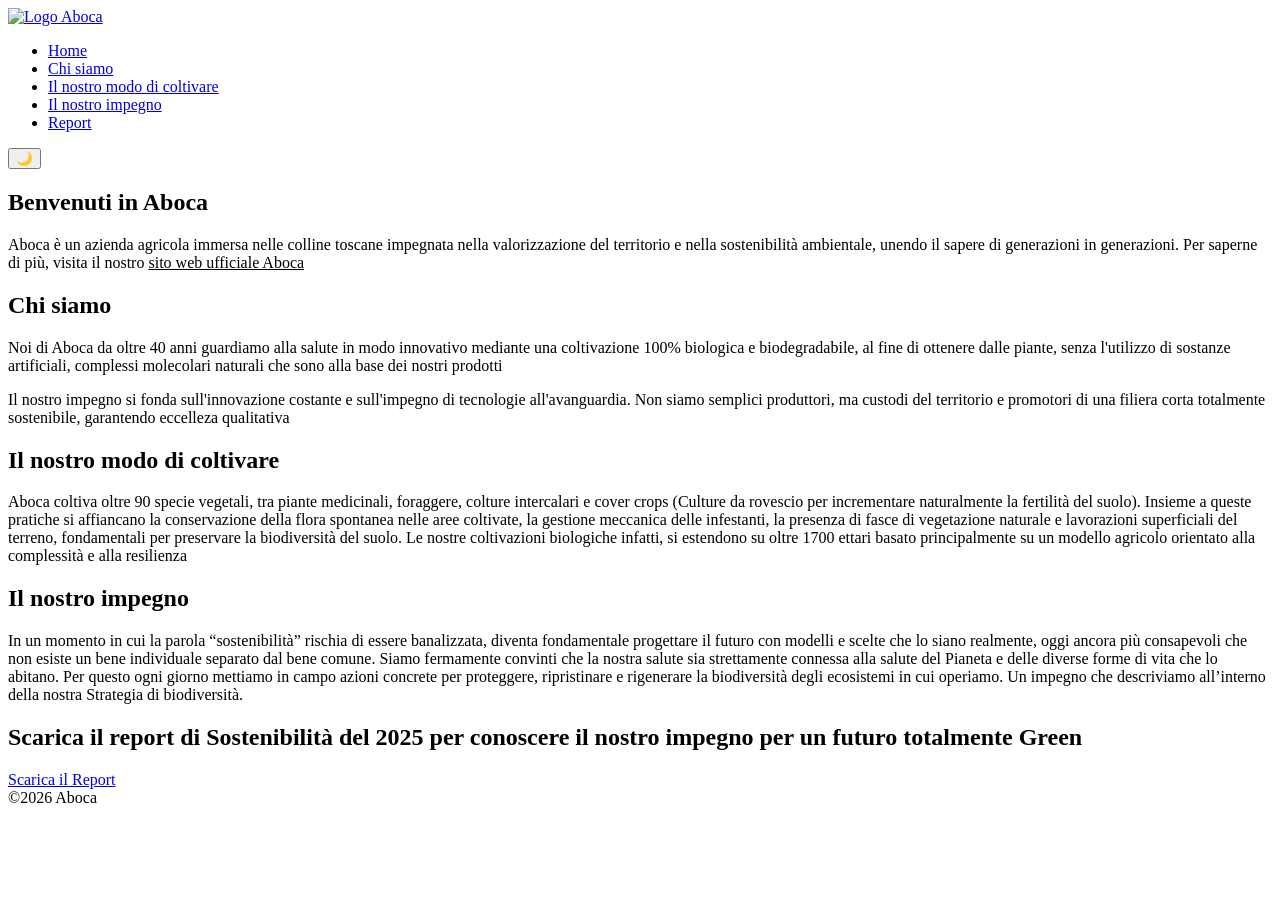
==== aboca.html @ eea05be5 "Add files via upload" ====
<!DOCTYPE html>
<html lang="it">
<head>
  <meta charset="UTF-8">
  <meta name="viewport" content="width=device-width, initial-scale=1.0">
  <title>Aboca - Sostenibilità</title>

<!--Importazione Font e collegamento al file CSS-->
  <link href="https://fonts.googleapis.com/css2?family=Cinzel+Decorative:wght@400;700&family=Fraunces:opsz,wght@9..144,300&display=swap" rel="stylesheet">
  <link rel="stylesheet" href="style.css">
</head>
  <body>

<!--Header con logo azienda e menu-->
  <header>
    <a href="#"> <img src="logo.png" alt="Logo Aboca" class="logo-azienda">
    </a> <nav>
      <ul>
        <li><a href="#home">Home</a></li> <!--Permettono di andare direttamente a sezioni interne della pagina-->
        <li><a href="#chisiamo">Chi siamo</a></li>
        <li><a href="#Il nostro modo di coltivare">Il nostro modo di coltivare</a></li>
        <li><a href="#Il nostro impegno">Il nostro impegno</a></li>
        <li><a href="#report">Report</a></li>
      </ul>
    </nav>
  <button id="theme-toggle" class="theme-btn" title="Cambia modalità luce/dark">
  <span class="icon">🌙</span>
</button>
  </header>
  
  <main>

<!--Divisione delle varie sezioni-->
      <div class="hero-banner">
      </div>
    <div class="contenitore-testo"> <!--Permette di avere uno sfondo diverso dietro il testo-->
  <section id="home">
    <h2>Benvenuti in Aboca</h2>
    <p>Aboca è un azienda agricola immersa nelle colline toscane impegnata nella valorizzazione del territorio e nella sostenibilità ambientale, unendo il sapere di generazioni in generazioni.

    Per saperne di più, visita il nostro
    <a href="https://www.aboca.com/it/" target="_blank" style="color: inherit;">sito web ufficiale Aboca</a>
    </p>
  </section>
    </div>

    <div class="contenitore-testo">
  <section id="chisiamo">
    <h2>Chi siamo</h2>
    <p>Noi di Aboca da oltre 40 anni guardiamo alla salute in modo innovativo mediante una coltivazione 100% biologica e biodegradabile, al fine di ottenere dalle piante, senza l'utilizzo di sostanze artificiali, complessi molecolari naturali che sono alla base dei nostri prodotti</p>
    <p>Il nostro impegno si fonda sull'innovazione costante e sull'impegno di tecnologie all'avanguardia. Non siamo semplici produttori, ma custodi del territorio e promotori di una filiera  corta totalmente sostenibile, garantendo eccelleza qualitativa</p>
  </section>
    </div>
    <div class="contenitore-testo">
  <section id="Il nostro modo di coltivare">
    <h2>Il nostro modo di coltivare</h2>
    <p>Aboca coltiva oltre 90 specie vegetali, tra piante medicinali, foraggere, colture intercalari e cover crops (Culture da rovescio per incrementare naturalmente la fertilità del suolo). Insieme a queste pratiche si affiancano la conservazione della flora spontanea nelle aree coltivate, la gestione meccanica delle infestanti, la presenza di fasce di vegetazione naturale e lavorazioni superficiali del terreno, fondamentali per preservare la biodiversità del suolo. Le nostre coltivazioni biologiche infatti, si estendono su oltre 1700 ettari basato principalmente su un modello agricolo orientato alla complessità e alla resilienza </p>
  </section>
    </div>
    <div class="contenitore-testo"> 
  <section id="Il nostro impegno">
    <h2>Il nostro impegno</h2>
    <p>In un momento in cui la parola “sostenibilità” rischia di essere banalizzata, diventa fondamentale progettare il futuro con modelli e scelte che lo siano realmente, oggi ancora più consapevoli che non esiste un bene individuale separato dal bene comune.
Siamo fermamente convinti che la nostra salute sia strettamente connessa alla salute del Pianeta e delle diverse forme di vita che lo abitano. Per questo ogni giorno mettiamo in campo azioni concrete per proteggere, ripristinare e rigenerare la biodiversità degli ecosistemi in cui operiamo. Un impegno che descriviamo all’interno della nostra Strategia di biodiversità.</p>
<!--Sezione per scaricare il "report di sostenibilità"-->
 <div class="contenitore-testo"> 
  <section id="report">
    <h2>Scarica il report di Sostenibilità del 2025 per conoscere il nostro impegno per un futuro totalmente Green</h2>
    <a href="https://doc.gruppoaboca.com/aboca/aboca/italia/relazione-dimpatto-2026/" class="download-button" download="Report-Sostenibilita-Aboca.pdf">Scarica il Report</a>
  </section></div>

  </main>
   <!--Footer-->
  <footer>
    ©2026 Aboca
  </footer>

  </body>

  <script>
// Inserisco Javascript per scegliere tra modalità chiara e scura
  const btn = document.getElementById("theme-toggle");
  const body = document.body;
  const icon = btn.querySelector(".icon");
  
// Al caricamento della pagina, controllo se l'utente aveva già scelto il tema scuro
  const savedTheme = localStorage.getItem("theme");
  if (savedTheme === "dark") {
    body.classList.add("dark-mode");
    updateIcon(); // Aggiorno l'icona subito se è scuro
  }

// Aggiorna l'icona in base alla modalità scelta
  function updateIcon() {
    if (body.classList.contains("dark-mode")) {
      icon.textContent = "☀️";
    } else {
      icon.textContent = "🌙";
    }
  }

// Gestione del click sul pulsante
  btn.onclick = () => {
    body.classList.toggle("dark-mode");

// Salvo la scelta nel localStorage del browser così non si perde al refresh
  if (body.classList.contains("dark-mode")) {
    localStorage.setItem("theme", "dark");
  } else {
    localStorage.setItem("theme", "light");
  }
    updateIcon();
  };
</script>

</html>
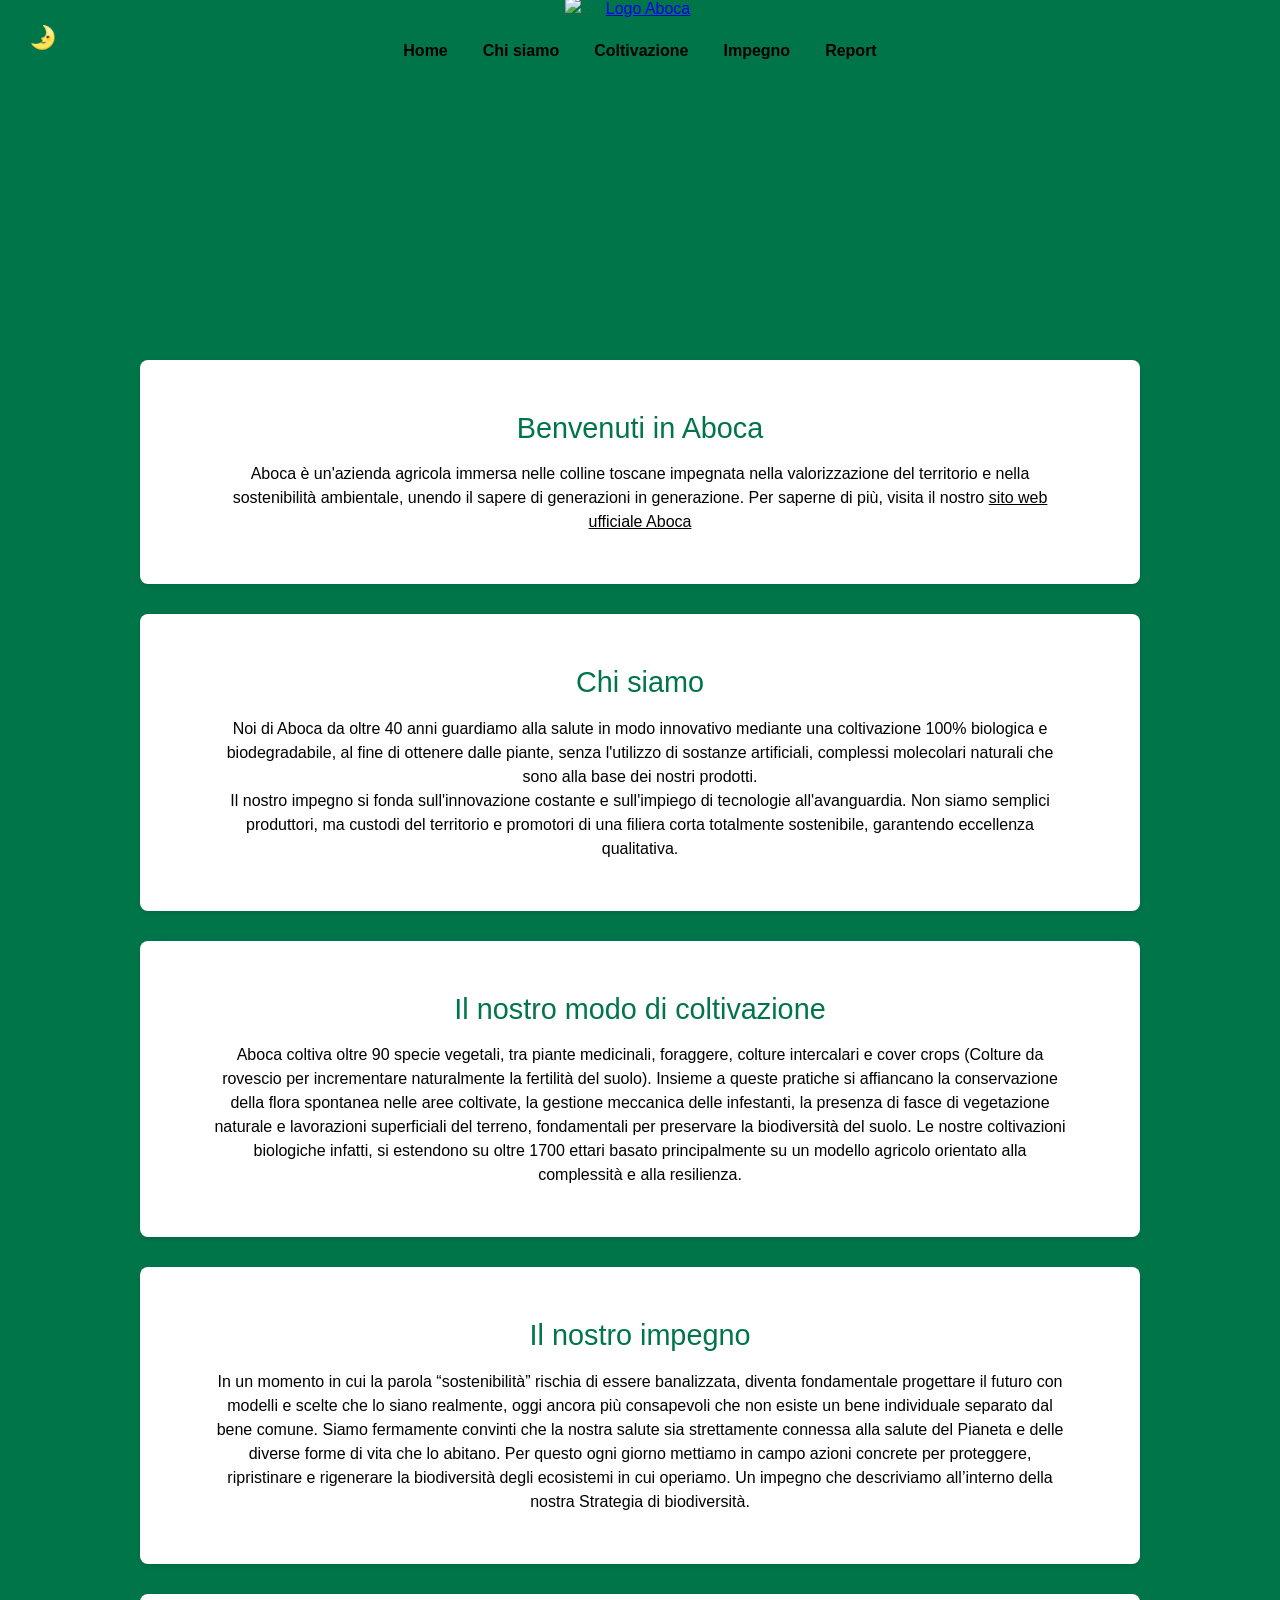
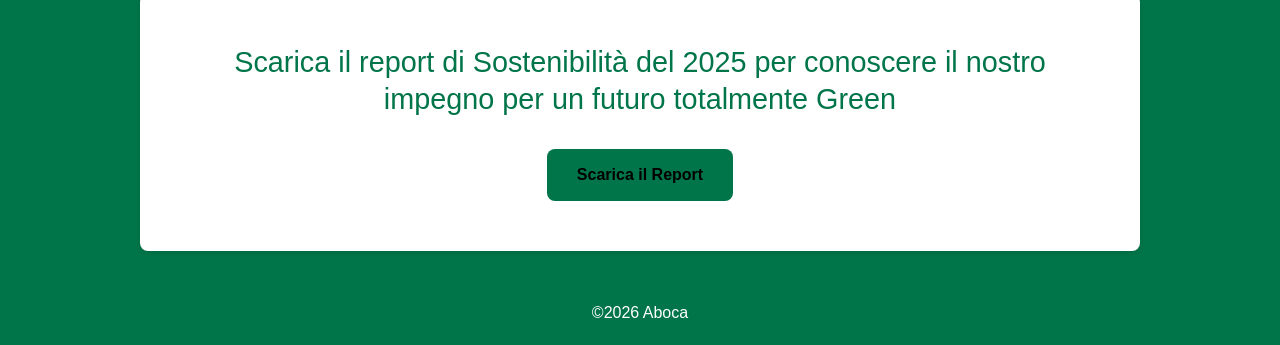
==== commit 59972b9b: "Add files via upload" ====
--- a/aboca.html
+++ b/aboca.html
@@ -5,112 +5,119 @@
   <meta name="viewport" content="width=device-width, initial-scale=1.0">
   <title>Aboca - Sostenibilità</title>
 
-<!--Importazione Font e collegamento al file CSS-->
-  <link href="https://fonts.googleapis.com/css2?family=Cinzel+Decorative:wght@400;700&family=Fraunces:opsz,wght@9..144,300&display=swap" rel="stylesheet">
+  <!-- Importazione Font -->
+  <link href="https://fonts.googleapis.com/css2?family=OpenSans:wght@300;400;600&display=swap" rel="stylesheet">
+
+  <!-- Collegamento al file CSS -->
   <link rel="stylesheet" href="style.css">
 </head>
-  <body>
-
-<!--Header con logo azienda e menu-->
+<body>
+  <!-- Header con logo e menu -->
   <header>
-    <a href="#"> <img src="logo.png" alt="Logo Aboca" class="logo-azienda">
-    </a> <nav>
+    <a href="#home">
+      <img src="https://assets.farmaciaideal.pt/images/originals/aboca-logo.webp" alt="Logo Aboca" class="logo-azienda">
+    </a>
+    <nav>
       <ul>
-        <li><a href="#home">Home</a></li> <!--Permettono di andare direttamente a sezioni interne della pagina-->
-        <li><a href="#chisiamo">Chi siamo</a></li>
-        <li><a href="#Il nostro modo di coltivare">Il nostro modo di coltivare</a></li>
-        <li><a href="#Il nostro impegno">Il nostro impegno</a></li>
+        <li><a href="#home">Home</a></li>
+        <li><a href="#chi-siamo">Chi siamo</a></li>
+        <li><a href="#coltivazione">Coltivazione</a></li>
+        <li><a href="#impegno">Impegno</a></li>
         <li><a href="#report">Report</a></li>
       </ul>
     </nav>
-  <button id="theme-toggle" class="theme-btn" title="Cambia modalità luce/dark">
-  <span class="icon">🌙</span>
-</button>
+    <button id="theme-toggle" class="theme-btn" title="Cambia modalità luce/dark">
+      <span class="icon">🌛</span>
+    </button>
   </header>
-  
+
   <main>
+    <!-- Hero Banner -->
+    <div class="hero-banner"></div>
 
-<!--Divisione delle varie sezioni-->
-      <div class="hero-banner">
-      </div>
-    <div class="contenitore-testo"> <!--Permette di avere uno sfondo diverso dietro il testo-->
-  <section id="home">
-    <h2>Benvenuti in Aboca</h2>
-    <p>Aboca è un azienda agricola immersa nelle colline toscane impegnata nella valorizzazione del territorio e nella sostenibilità ambientale, unendo il sapere di generazioni in generazioni.
-
-    Per saperne di più, visita il nostro
-    <a href="https://www.aboca.com/it/" target="_blank" style="color: inherit;">sito web ufficiale Aboca</a>
-    </p>
-  </section>
+    <!-- Sezione Home -->
+    <div class="contenitore-testo">
+      <section id="home">
+        <h2>Benvenuti in Aboca</h2>
+        <p>Aboca è un'azienda agricola immersa nelle colline toscane impegnata nella valorizzazione del territorio e nella sostenibilità ambientale, unendo il sapere di generazioni in generazione.
+        Per saperne di più, visita il nostro
+        <a href="https://www.aboca.com/it/" target="_blank" rel="noopener noreferrer" style="color: inherit;">sito web ufficiale Aboca</a>
+        </p>
+      </section>
     </div>
 
+    <!-- Sezione Chi Siamo -->
     <div class="contenitore-testo">
-  <section id="chisiamo">
-    <h2>Chi siamo</h2>
-    <p>Noi di Aboca da oltre 40 anni guardiamo alla salute in modo innovativo mediante una coltivazione 100% biologica e biodegradabile, al fine di ottenere dalle piante, senza l'utilizzo di sostanze artificiali, complessi molecolari naturali che sono alla base dei nostri prodotti</p>
-    <p>Il nostro impegno si fonda sull'innovazione costante e sull'impegno di tecnologie all'avanguardia. Non siamo semplici produttori, ma custodi del territorio e promotori di una filiera  corta totalmente sostenibile, garantendo eccelleza qualitativa</p>
-  </section>
+      <section id="chi-siamo">
+        <h2>Chi siamo</h2>
+        <p>Noi di Aboca da oltre 40 anni guardiamo alla salute in modo innovativo mediante una coltivazione 100% biologica e biodegradabile, al fine di ottenere dalle piante, senza l'utilizzo di sostanze artificiali, complessi molecolari naturali che sono alla base dei nostri prodotti.</p>
+        <p>Il nostro impegno si fonda sull'innovazione costante e sull'impiego di tecnologie all'avanguardia. Non siamo semplici produttori, ma custodi del territorio e promotori di una filiera corta totalmente sostenibile, garantendo eccellenza qualitativa.</p>
+      </section>
     </div>
+
+    <!-- Sezione Coltivazione -->
     <div class="contenitore-testo">
-  <section id="Il nostro modo di coltivare">
-    <h2>Il nostro modo di coltivare</h2>
-    <p>Aboca coltiva oltre 90 specie vegetali, tra piante medicinali, foraggere, colture intercalari e cover crops (Culture da rovescio per incrementare naturalmente la fertilità del suolo). Insieme a queste pratiche si affiancano la conservazione della flora spontanea nelle aree coltivate, la gestione meccanica delle infestanti, la presenza di fasce di vegetazione naturale e lavorazioni superficiali del terreno, fondamentali per preservare la biodiversità del suolo. Le nostre coltivazioni biologiche infatti, si estendono su oltre 1700 ettari basato principalmente su un modello agricolo orientato alla complessità e alla resilienza </p>
-  </section>
+      <section id="coltivazione">
+        <h2>Il nostro modo di coltivazione</h2>
+        <p>Aboca coltiva oltre 90 specie vegetali, tra piante medicinali, foraggere, colture intercalari e cover crops (Colture da rovescio per incrementare naturalmente la fertilità del suolo). Insieme a queste pratiche si affiancano la conservazione della flora spontanea nelle aree coltivate, la gestione meccanica delle infestanti, la presenza di fasce di vegetazione naturale e lavorazioni superficiali del terreno, fondamentali per preservare la biodiversità del suolo. Le nostre coltivazioni biologiche infatti, si estendono su oltre 1700 ettari basato principalmente su un modello agricolo orientato alla complessità e alla resilienza.</p>
+      </section>
     </div>
-    <div class="contenitore-testo"> 
-  <section id="Il nostro impegno">
-    <h2>Il nostro impegno</h2>
-    <p>In un momento in cui la parola “sostenibilità” rischia di essere banalizzata, diventa fondamentale progettare il futuro con modelli e scelte che lo siano realmente, oggi ancora più consapevoli che non esiste un bene individuale separato dal bene comune.
-Siamo fermamente convinti che la nostra salute sia strettamente connessa alla salute del Pianeta e delle diverse forme di vita che lo abitano. Per questo ogni giorno mettiamo in campo azioni concrete per proteggere, ripristinare e rigenerare la biodiversità degli ecosistemi in cui operiamo. Un impegno che descriviamo all’interno della nostra Strategia di biodiversità.</p>
-<!--Sezione per scaricare il "report di sostenibilità"-->
- <div class="contenitore-testo"> 
-  <section id="report">
-    <h2>Scarica il report di Sostenibilità del 2025 per conoscere il nostro impegno per un futuro totalmente Green</h2>
-    <a href="https://doc.gruppoaboca.com/aboca/aboca/italia/relazione-dimpatto-2026/" class="download-button" download="Report-Sostenibilita-Aboca.pdf">Scarica il Report</a>
-  </section></div>
 
+    <!-- Sezione Impegno -->
+    <div class="contenitore-testo">
+      <section id="impegno">
+        <h2>Il nostro impegno</h2>
+        <p>In un momento in cui la parola “sostenibilità” rischia di essere banalizzata, diventa fondamentale progettare il futuro con modelli e scelte che lo siano realmente, oggi ancora più consapevoli che non esiste un bene individuale separato dal bene comune.
+        Siamo fermamente convinti che la nostra salute sia strettamente connessa alla salute del Pianeta e delle diverse forme di vita che lo abitano. Per questo ogni giorno mettiamo in campo azioni concrete per proteggere, ripristinare e rigenerare la biodiversità degli ecosistemi in cui operiamo. Un impegno che descriviamo all’interno della nostra Strategia di biodiversità.</p>
+      </section>
+    </div>
+
+    <!-- Sezione Report -->
+    <div class="contenitore-testo">
+      <section id="report">
+        <h2>Scarica il report di Sostenibilità del 2025 per conoscere il nostro impegno per un futuro totalmente Green</h2>
+        <a href="https://doc.gruppoaboca.com/aboca/aboca/italia/relazione-dimpatto-2026/" class="download-button" download="Report-Sostenibilita-Aboca.pdf">Scarica il Report</a>
+      </section>
+    </div>
   </main>
-   <!--Footer-->
+
+  <!-- Footer -->
   <footer>
     ©2026 Aboca
   </footer>
 
-  </body>
+  <!-- JavaScript per il tema dark/light -->
+  <script>
+    const btn = document.getElementById("theme-toggle");
+    const body = document.body;
+    const icon = btn.querySelector(".icon");
 
-  <script>
-// Inserisco Javascript per scegliere tra modalità chiara e scura
-  const btn = document.getElementById("theme-toggle");
-  const body = document.body;
-  const icon = btn.querySelector(".icon");
-  
-// Al caricamento della pagina, controllo se l'utente aveva già scelto il tema scuro
-  const savedTheme = localStorage.getItem("theme");
-  if (savedTheme === "dark") {
-    body.classList.add("dark-mode");
-    updateIcon(); // Aggiorno l'icona subito se è scuro
-  }
+    // Controlla se l'utente aveva già scelto il tema scuro
+    const savedTheme = localStorage.getItem("theme");
+    if (savedTheme === "dark") {
+      body.classList.add("dark-mode");
+      updateIcon();
+    }
 
-// Aggiorna l'icona in base alla modalità scelta
-  function updateIcon() {
-    if (body.classList.contains("dark-mode")) {
-      icon.textContent = "☀️";
-    } else {
-      icon.textContent = "🌙";
+    // Aggiorna l'icona in base alla modalità scelta
+    function updateIcon() {
+      if (body.classList.contains("dark-mode")) {
+        icon.textContent = "🌞";
+      } else {
+        icon.textContent = "🌛";
+      }
     }
-  }
 
-// Gestione del click sul pulsante
-  btn.onclick = () => {
-    body.classList.toggle("dark-mode");
-
-// Salvo la scelta nel localStorage del browser così non si perde al refresh
-  if (body.classList.contains("dark-mode")) {
-    localStorage.setItem("theme", "dark");
-  } else {
-    localStorage.setItem("theme", "light");
-  }
-    updateIcon();
-  };
-</script>
-
+    // Gestione del click sul pulsante
+    btn.onclick = () => {
+      body.classList.toggle("dark-mode");
+      if (body.classList.contains("dark-mode")) {
+        localStorage.setItem("theme", "dark");
+      } else {
+        localStorage.setItem("theme", "light");
+      }
+      updateIcon();
+    };
+  </script>
+</body>
 </html>
--- a/style.css
+++ b/style.css
@@ -0,0 +1,258 @@
+/* ===== RESET E BASE ===== */
+* {
+  box-sizing: border-box;
+  margin: 0;
+  padding: 0;
+}
+
+html, body {
+  width: 100%;
+  overflow-x: hidden;
+  font-family: "Open Sans", sans-serif;
+  font-size: 16px;
+  line-height: 1.5;
+  min-height: 100vh;
+}
+
+/* ===== PALETTE COLORI ===== */
+:root {
+  --principale: #ffffff;
+  --titoli: #007549;
+  --testo: #000000;
+  --sfondo: #007549;
+  --sfondo-contenitore: #ffffff;
+}
+
+body.dark-mode {
+  --principale: #831212;
+  --titoli: #007549;
+  --testo: #ffffff;
+  --sfondo: #000000;
+  --sfondo-contenitore: #2c2c2c;
+}
+
+/* ===== ANIMAZIONI ===== */
+@keyframes pulse {
+  0% { transform: scale(1) translateX(-5%); }
+  50% { transform: scale(1.02) translateX(-5%); }
+  100% { transform: scale(1) translateX(-5%); }
+}
+
+/* ===== HEADER FISSO ===== */
+header {
+  background-color: var(--sfondo);
+  color: var(--principale);
+  text-align: center;
+  position: fixed;
+  top: 0;
+  left: 0;
+  width: 100%;
+  height: 60px;
+  display: flex;
+  flex-direction: column;
+  justify-content: center;
+  align-items: center;
+  padding: 0 20px;
+  z-index: 1000;
+}
+
+/* ===== SCROLL FLUIDO E SPAZIO PER HEADER ===== */
+html {
+  scroll-behavior: smooth;
+  scroll-padding-top: 80px; /* Spazio per l'header fisso */
+}
+
+section {
+  scroll-margin-top: 80px; /* Spazio per l'header fisso */
+}
+
+/* ===== LOGO ===== */
+.logo-azienda {
+  width: 150px;
+  display: block;
+  margin: 0 auto 8px;
+  animation: pulse 3s infinite alternate;
+}
+
+body.dark-mode .logo-azienda {
+  filter: invert(1) brightness(2) sepia(2) saturate(1);
+}
+
+/* ===== CORPO PAGINA ===== */
+body {
+  background-color: var(--sfondo);
+  color: var(--testo);
+  padding-top: 60px; /* Spazio per l'header fisso */
+}
+
+/* ===== MENU DI NAVIGAZIONE ===== */
+nav ul {
+  list-style: none;
+  display: flex;
+  justify-content: center;
+  gap: 15px;
+  flex-wrap: wrap;
+  padding: 0;
+  margin: 10px 0 0;
+}
+
+nav a {
+  color: var(--testo);
+  text-decoration: none;
+  font-weight: 600;
+  padding: 5px 10px;
+  border-radius: 4px;
+  transition: 0.3s;
+}
+
+nav a:hover {
+  color: var(--titoli);
+  background-color: rgba(0, 117, 73, 0.1);
+}
+
+/* ===== HERO BANNER ===== */
+.hero-banner {
+  height: 250px;
+  width: 100%;
+  background-image: url('https://www.aboca.com/wp-content/uploads/2023/10/https-www.aboca_.com-wp-content-uploads-2023-01-IMMAGINE-ISTITUZIONALE-HOMEPAGE.jpg');
+  background-size: cover;
+  background-position: center;
+  background-repeat: no-repeat;
+  margin-top: 20px;
+}
+
+/* ===== CONTENITORE TESTO ===== */
+.contenitore-testo {
+  background-color: var(--sfondo-contenitore);
+  max-width: 1000px;
+  margin: 30px auto;
+  padding: 20px;
+  border-radius: 8px;
+  box-shadow: 0 2px 5px rgba(0, 0, 0, 0.1);
+}
+
+/* ===== SEZIONI GENERALI ===== */
+section {
+  padding: 30px 20px;
+  text-align: center;
+  max-width: 900px;
+  margin: 0 auto;
+}
+
+h2 {
+  font-size: 1.8rem;
+  font-weight: normal;
+  line-height: 1.3;
+  color: var(--titoli);
+  margin-bottom: 15px;
+}
+
+h3 {
+  font-size: 1.3rem;
+  font-weight: normal;
+  color: var(--titoli);
+  margin-top: 10px;
+}
+
+/* ===== BOTTONE DOWNLOAD ===== */
+.download-button {
+  display: inline-block;
+  background-color: var(--titoli);
+  color: rgb(0, 0, 0);
+  padding: 14px 30px;
+  border-radius: 8px;
+  text-decoration: none;
+  font-weight: 600;
+  transition: 0.3s ease;
+  margin-top: 15px;
+}
+
+.download-button:hover {
+  background-color: rgba(0, 117, 73, 0.8);
+  transform: scale(1.05);
+}
+
+/* ===== BOTTONE TEMA (LIGHT/DARK MODE) ===== */
+.theme-btn {
+  background: none;
+  border: 1px solid var(--titoli);
+  border-radius: 50%;
+  width: 45px;
+  height: 45px;
+  cursor: pointer;
+  font-size: 1.4rem;
+  display: flex;
+  align-items: center;
+  justify-content: center;
+  transition: 0.3s;
+  position: fixed;
+  top: 15px;
+  left: 20px;
+  z-index: 1001;
+}
+
+.theme-btn:hover {
+  transform: scale(1.1);
+  background-color: rgba(0, 0, 0, 0.7);
+}
+
+/* ===== FOOTER ===== */
+footer {
+  text-align: center;
+  padding: 20px;
+  background-color: var(--sfondo);
+  color: var(--principale);
+  margin-top: 20px;
+}
+
+/* ===== RESPONSIVITÀ MOBILE ===== */
+@media (max-width: 768px) {
+  html {
+    font-size: 14px;
+    scroll-padding-top: 75px;
+  }
+
+  header {
+    height: 55px;
+    padding: 0 15px;
+  }
+
+  .theme-btn {
+    width: 35px;
+    height: 35px;
+    font-size: 1.1rem;
+    top: 10px;
+    left: 10px;
+  }
+
+  .contenitore-testo {
+    margin: 20px auto;
+    padding: 15px;
+    max-width: calc(100% - 30px);
+  }
+
+  nav ul {
+    gap: 10px;
+  }
+
+  nav a {
+    font-size: 0.9rem;
+  }
+
+  .hero-banner {
+    height: 200px;
+    margin-top: 15px;
+  }
+
+  h2 {
+    font-size: 1.5rem;
+  }
+
+  h3 {
+    font-size: 1.1rem;
+  }
+
+  section {
+    scroll-margin-top: 75px;
+  }
+}
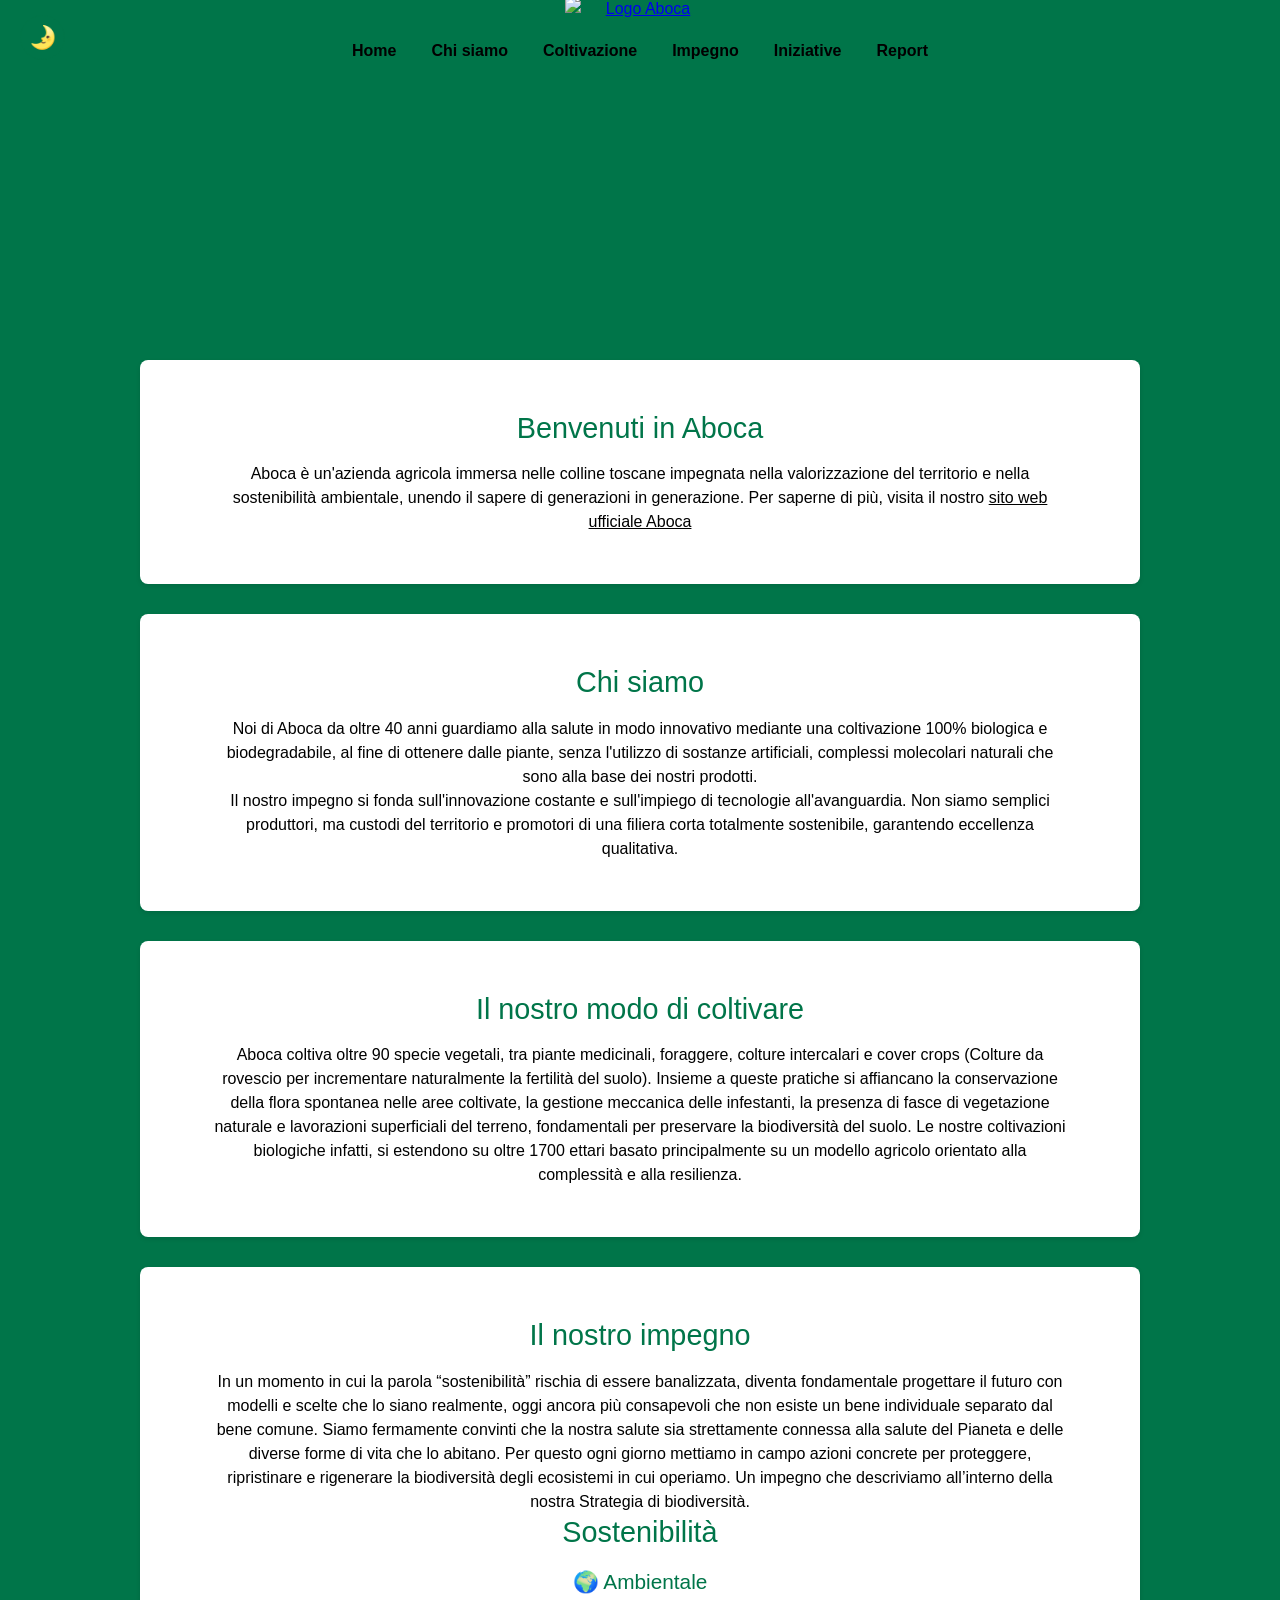
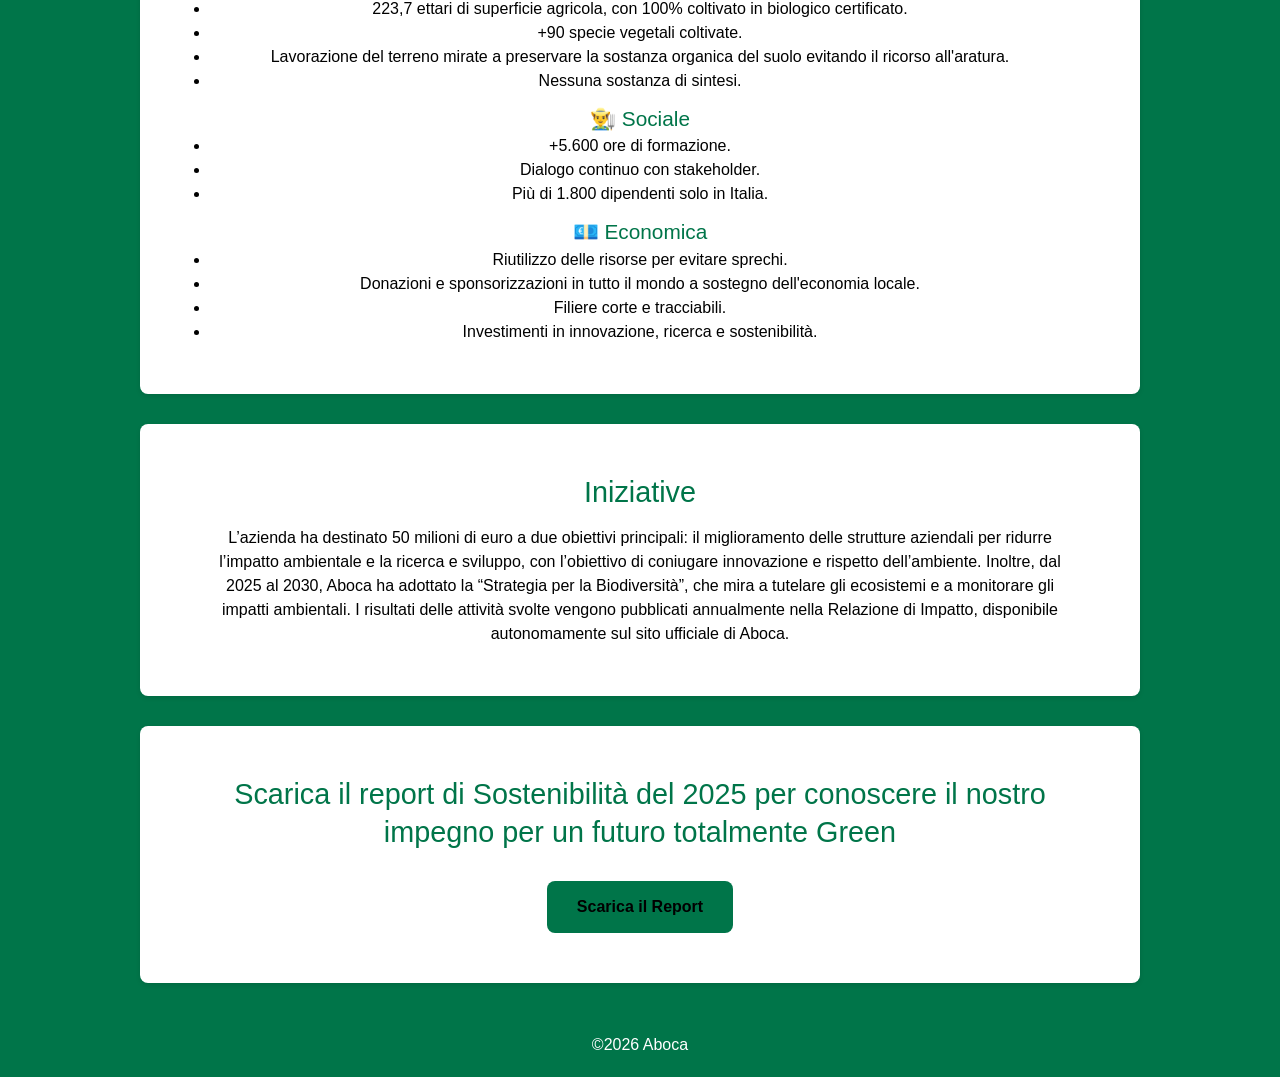
==== commit f8176e6a: "Add files via upload" ====
--- a/aboca.html
+++ b/aboca.html
@@ -4,10 +4,8 @@
   <meta charset="UTF-8">
   <meta name="viewport" content="width=device-width, initial-scale=1.0">
   <title>Aboca - Sostenibilità</title>
-
   <!-- Importazione Font -->
   <link href="https://fonts.googleapis.com/css2?family=OpenSans:wght@300;400;600&display=swap" rel="stylesheet">
-
   <!-- Collegamento al file CSS -->
   <link rel="stylesheet" href="style.css">
 </head>
@@ -23,6 +21,7 @@
         <li><a href="#chi-siamo">Chi siamo</a></li>
         <li><a href="#coltivazione">Coltivazione</a></li>
         <li><a href="#impegno">Impegno</a></li>
+        <li><a href="#iniziative">Iniziative</a></li> <!-- Link corretto con # -->
         <li><a href="#report">Report</a></li>
       </ul>
     </nav>
@@ -39,10 +38,7 @@
     <div class="contenitore-testo">
       <section id="home">
         <h2>Benvenuti in Aboca</h2>
-        <p>Aboca è un'azienda agricola immersa nelle colline toscane impegnata nella valorizzazione del territorio e nella sostenibilità ambientale, unendo il sapere di generazioni in generazione.
-        Per saperne di più, visita il nostro
-        <a href="https://www.aboca.com/it/" target="_blank" rel="noopener noreferrer" style="color: inherit;">sito web ufficiale Aboca</a>
-        </p>
+        <p>Aboca è un'azienda agricola immersa nelle colline toscane impegnata nella valorizzazione del territorio e nella sostenibilità ambientale, unendo il sapere di generazioni in generazione. Per saperne di più, visita il nostro <a href="https://www.aboca.com/it/" target="_blank" rel="noopener noreferrer" style="color: inherit;">sito web ufficiale Aboca</a> </p>
       </section>
     </div>
 
@@ -58,7 +54,7 @@
     <!-- Sezione Coltivazione -->
     <div class="contenitore-testo">
       <section id="coltivazione">
-        <h2>Il nostro modo di coltivazione</h2>
+        <h2>Il nostro modo di coltivare</h2>
         <p>Aboca coltiva oltre 90 specie vegetali, tra piante medicinali, foraggere, colture intercalari e cover crops (Colture da rovescio per incrementare naturalmente la fertilità del suolo). Insieme a queste pratiche si affiancano la conservazione della flora spontanea nelle aree coltivate, la gestione meccanica delle infestanti, la presenza di fasce di vegetazione naturale e lavorazioni superficiali del terreno, fondamentali per preservare la biodiversità del suolo. Le nostre coltivazioni biologiche infatti, si estendono su oltre 1700 ettari basato principalmente su un modello agricolo orientato alla complessità e alla resilienza.</p>
       </section>
     </div>
@@ -67,8 +63,43 @@
     <div class="contenitore-testo">
       <section id="impegno">
         <h2>Il nostro impegno</h2>
-        <p>In un momento in cui la parola “sostenibilità” rischia di essere banalizzata, diventa fondamentale progettare il futuro con modelli e scelte che lo siano realmente, oggi ancora più consapevoli che non esiste un bene individuale separato dal bene comune.
-        Siamo fermamente convinti che la nostra salute sia strettamente connessa alla salute del Pianeta e delle diverse forme di vita che lo abitano. Per questo ogni giorno mettiamo in campo azioni concrete per proteggere, ripristinare e rigenerare la biodiversità degli ecosistemi in cui operiamo. Un impegno che descriviamo all’interno della nostra Strategia di biodiversità.</p>
+        <p>In un momento in cui la parola “sostenibilità” rischia di essere banalizzata, diventa fondamentale progettare il futuro con modelli e scelte che lo siano realmente, oggi ancora più consapevoli che non esiste un bene individuale separato dal bene comune. Siamo fermamente convinti che la nostra salute sia strettamente connessa alla salute del Pianeta e delle diverse forme di vita che lo abitano. Per questo ogni giorno mettiamo in campo azioni concrete per proteggere, ripristinare e rigenerare la biodiversità degli ecosistemi in cui operiamo. Un impegno che descriviamo all’interno della nostra Strategia di biodiversità.</p>
+      <!--Schema sui 3 pilastri fondamentali dell'azienda-->
+    <div class="pilastri-sostenibilita">
+      <h2>Sostenibilità</h2>
+      <div class="schema-sostenibilita"> <!--Organizzazione della sezione "Schema della sostenibilità" con tre card -->
+        <div class="card-sostenibilita"><h3>🌍 Ambientale</h3>
+        <ul>
+          <li>223,7 ettari di superficie agricola, con 100% coltivato in biologico certificato.</li>
+          <li>+90 specie vegetali coltivate. </li>
+          <li>Lavorazione del terreno mirate a preservare la sostanza organica del suolo evitando il ricorso all'aratura.</li>
+          <li>Nessuna sostanza di sintesi.</li>
+        </div>
+        <div class="card-sostenibilita"><h3>👨‍🌾 Sociale</h3>
+        <ul>
+          <li>+5.600 ore di formazione.</li>
+          <li>Dialogo continuo con stakeholder.</li>
+          <li>Più di 1.800 dipendenti solo in Italia.</li>
+        </ul>
+        </div>
+        <div class="card-sostenibilita"><h3>💶 Economica</h3>
+        <ul>
+          <li>Riutilizzo delle risorse per evitare sprechi.</li>
+          <li>Donazioni e sponsorizzazioni in tutto il mondo a sostegno dell'economia locale.</li>
+          <li>Filiere corte e tracciabili.</li>
+          <li>Investimenti in innovazione, ricerca e sostenibilità.</li>
+        </ul>
+        </div>
+    </div>
+    </div>
+  </section>
+    </div>
+
+    <!-- Sezione Iniziative -->
+    <div class="contenitore-testo">
+      <section id="iniziative">
+        <h2>Iniziative</h2>
+        <p>L’azienda ha destinato 50 milioni di euro a due obiettivi principali: il miglioramento delle strutture aziendali per ridurre l’impatto ambientale e la ricerca e sviluppo, con l’obiettivo di coniugare innovazione e rispetto dell’ambiente. Inoltre, dal 2025 al 2030, Aboca ha adottato la “Strategia per la Biodiversità”, che mira a tutelare gli ecosistemi e a monitorare gli impatti ambientali. I risultati delle attività svolte vengono pubblicati annualmente nella Relazione di Impatto, disponibile autonomamente sul sito ufficiale di Aboca.</p>
       </section>
     </div>
 
@@ -86,7 +117,7 @@
     ©2026 Aboca
   </footer>
 
-  <!-- JavaScript per il tema dark/light -->
+  <!-- JavaScript per il tema dark/light (spostato qui per evitare conflitti) -->
   <script>
     const btn = document.getElementById("theme-toggle");
     const body = document.body;
@@ -120,4 +151,4 @@
     };
   </script>
 </body>
-</html>+</html>
